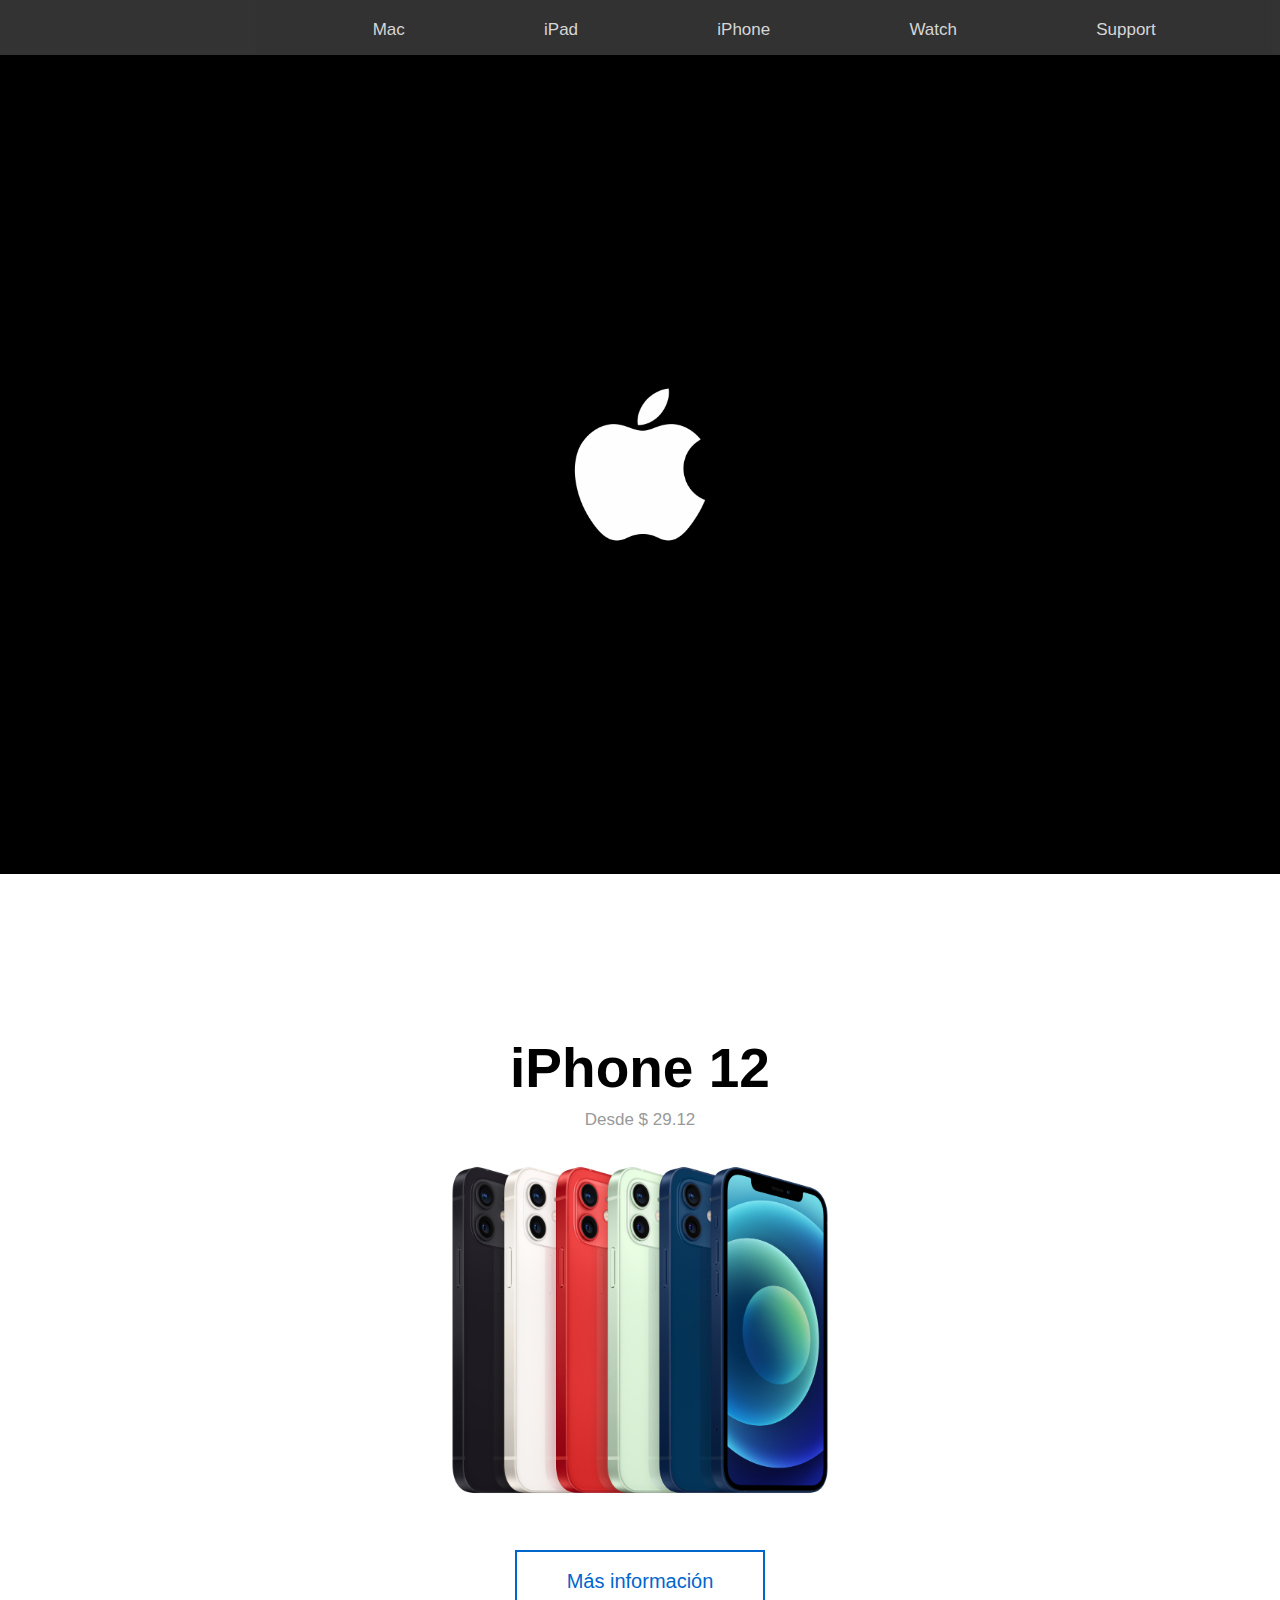
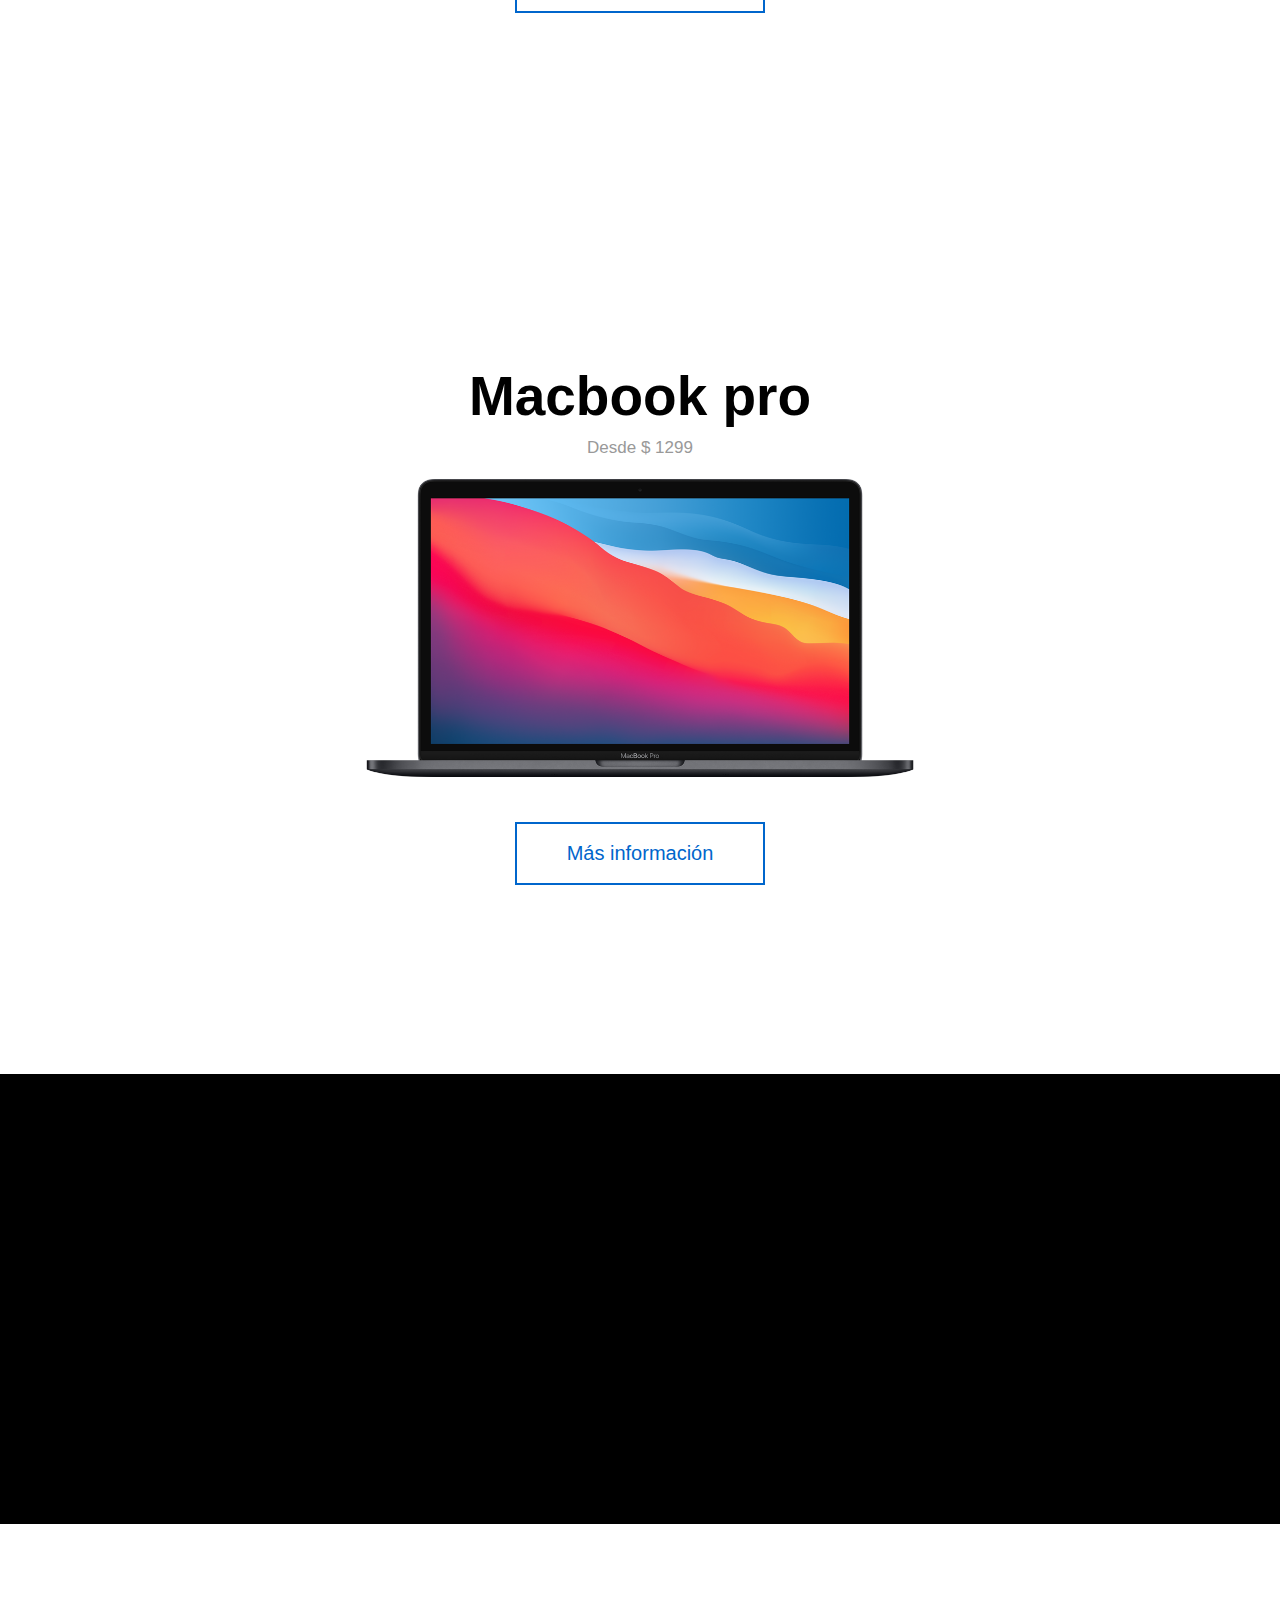
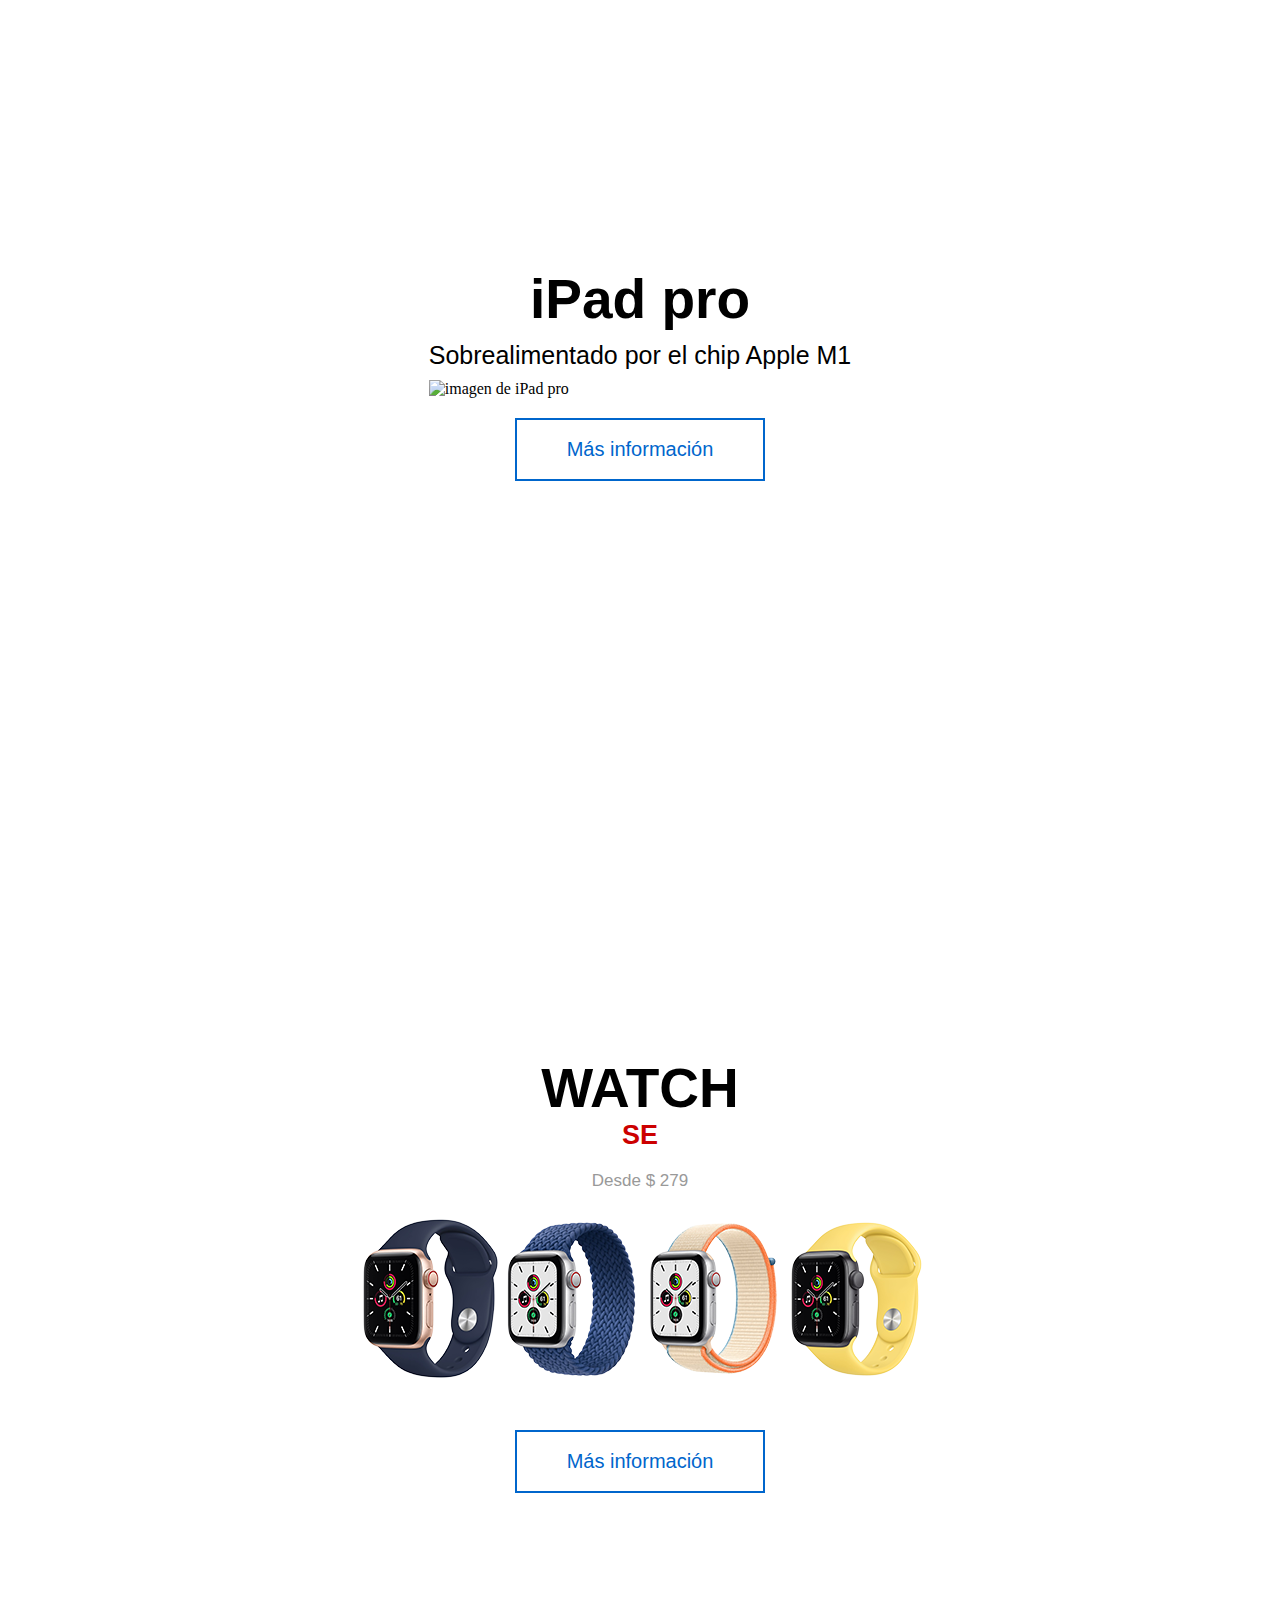
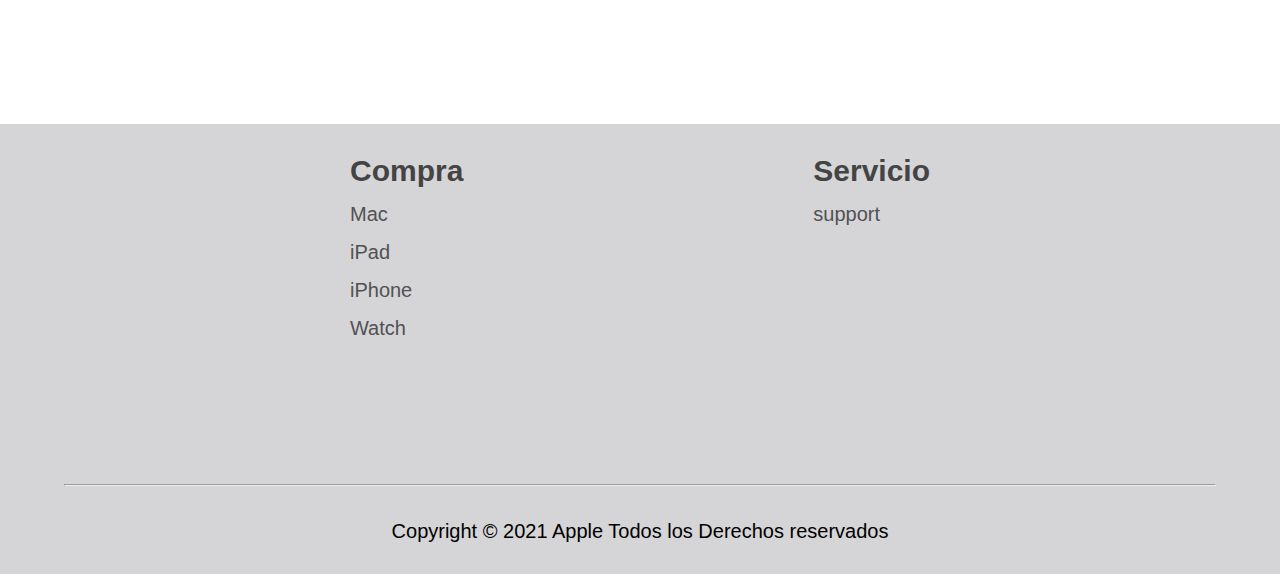
==== index.html @ c8c80119 "primer commit" ====
<!DOCTYPE html>
<html lang="en">
<head>
    <meta charset="UTF-8">
    <meta http-equiv="X-UA-Compatible" content="IE=edge">
    <meta name="viewport" content="width=device-width, initial-scale=1.0">
    <link rel="stylesheet" href="css/estilo.css">
    <script src="https://kit.fontawesome.com/c968460087.js" crossorigin="anonymous"></script>
    <link rel="icon" href="imagenes/logo-apple1.png">
    <title>Apple</title>
</head>
<body>
    
    
    <nav class="menu">
        <i id="logo-apple" class="fab fa-apple"></i>
        <div class="menu-link">
            <ul class="container">
                <li class="items"><a class="link" href="mac.html">Mac</a></li>
                <li class="items"><a class="link" href="#">iPad</a></li>
                <li class="items"><a class="link" href="#">iPhone</a></li>
                <li class="items"><a class="link" href="#">Watch</a></li>
                <li class="items"><a class="link" href="#">Support</a></li>
            </ul>
        </div>
    </nav>
            <input class="input" type="checkbox" id="btn-menu">
            <label class="items label" for="btn-menu"><i class="fas fa-bars"></i></label>
            
            
            <nav class="menu-responsive">
                <div class="menu-link">
                    <ul class="container">
                        <li class="items"><a class="link" href="mac.html">Mac</a></li>
                        <li class="items"><a class="link" href="#">iPad</a></li>
                        <li class="items"><a class="link" href="#">iPhone</a></li>
                        <li class="items"><a class="link" href="#">Watch</a></li>
                        <li class="items"><a class="link" href="#">Support</a></li>
                    </ul>
                </div>
            </nav>

        
        <div class="box">
            <img class="imagen-principal" src="imagenes/apple-logo-pegatina.png"  alt="imagen de apple">
        </div>
    <main>
        <section class="section-1">
            <div class="div-iphone">
                <h1 class="title">iPhone 12</h1>
                <p class="parrafo">Desde $ 29.12
                </p>
                <img class="imagen-iphone imagen" src="imagenes/iPhone-12.png" width="450px" height="400px" alt="imagen de iPhone 12" title="iPhone 12">
                <button class="boton">Más información</button>
            </div>
        </section>

        <section class="section-2">
            <div class="div-macbook">
                <h1 class="title">Macbook pro</h1>
                <p class="parrafo">Desde $ 1299</p>
                <img class="imagen-macbook imagen" src="imagenes/macbook.png" width="550px" height="300px" alt="imagen de macbook pro" title="Macbook pro">
                <a class="button-link" href="mac.html">
                <button class="boton">Más información</button>
                </a>
            </div>
        </section>

        <div class="bloque parallax imagen-1">
            <div class="contenido-1">
                <h1>Support</h1>
                <p>Acceso personalizado a soluciones para todos<br> tus servicios y productos Apple </p>
            </div>
            <div class="contenido-2">
                <button class="button"> Más información </button>
            </div>
        </div>
        <section class="section-3">
            <div class="div-ipad">
                <h1 class="title">iPad pro</h1>
                <p class="parrafo-2">Sobrealimentado por el chip Apple M1</p>
                <img class="imagen-ipad imagen" src="imagenes/ipad_pro2021.png" width="400px" height="400px" alt="imagen de iPad pro" title="iPad pro">
                <button class="boton">Más información</button>
            </div>
        </section>

        <section class="section-4">
            <div class="div-watch">
                <h1 class="title"><i class="fab fa-apple"></i>WATCH<p class="se">SE</p></h1>
                <p class="parrafo" style="margin-bottom: 20px; margin-top: 20px;">Desde $ 279</p>
                <img class="imagen-watch imagen" src="imagenes/apple-watch-se.png"  alt="imagen de apple watch se" title="Apple Watch SE">
                <button style="margin-top: 40px;" class="boton">Más información</button>
            </div>
        </section>

    </main>
    <footer class="footer">
        <div class="container">
            <div class="compra">
                <h3>Compra</h3>
                <ul>
                <li><a href="mac.html">Mac</a></li>
                <li><a href="#">iPad</a></li>
                <li><a href="#">iPhone</a></li>
                <li><a href="#">Watch</a></li>
                </ul>
            </div>
            <div class="servicio">
                <h3>Servicio</h3>
                <ul>
                <li><a href="#">support</a></li>
                </ul>
            </div>
        </div>
        <hr style="width: 90%; display: block; margin: auto;">
        <div class="container-2">
            <p class="derechos">Copyright &copy; 2021 Apple Todos los Derechos reservados </p>
        </div>
    </footer>
</body>
</html>
---- css/estilo.css ----
*{
    box-sizing: border-box;
    padding: 0;
    margin: 0;
}

/* ----------- MENU ----------- */

.menu-completo{
    background-color: #000;
    opacity: .8;
    position: sticky;
    top: 0;
}
#logo-apple-2{
    display: none;
}
.div-menu{
    background-color: #000;
    opacity: .8;
}

#btn-menu{
    display: none;
}
.menu-responsive{
    display: none;
}
.label{
    display: none;
}
.label:hover{
    cursor: pointer;
}
.menu{
    background-color: #000;
    display: flex;
    justify-content:space-around;
    opacity: .8;
}
#logo-apple{
    font-size: 30px;
    color: #999;
    margin: 15px;
    transition: .5s;
}
.menu .menu-link{
    flex-grow: .5;
}
.container{
    display: flex;
    justify-content: space-between;
}
.menu .items{
    margin: 15px;
    list-style: none;
    padding-top: 5px;
    font-size: 17px;
    font-weight: 500;
    font-family: Arial, Helvetica, sans-serif;
}
.link{
    text-decoration: none;
    color: #ccc;
    transition: .3s;
}
.active{
    color: #fff;
}
#logo-apple:hover,.link:hover{
    color: #fff;
}
.box{
    width: 100%;
    height: 91vh;
    display: flex;
    justify-content: center;
    align-items: center;
    background-color: #000;
}
.imagen-principal{
    width: 15%;
}
/* ---------- section 1 ---------- */
.section-1{
    width: 100%;
    height: 100vh;
    display: flex;
    justify-content: center;
    align-items: center;
}
.section-1 .imagen{
    display: block;
    margin: auto;
}
.title{
    font-size: 55px;
    font-family: Arial, Helvetica, sans-serif;
    text-align: center;
    margin-bottom: 10px;

}
.parrafo{
    color: #999;
    font-size: 17px;
    font-family: Arial, Helvetica, sans-serif;
    text-align: center;
}
.boton{
    width: 250px;
    height: 7vh;
    background-color: transparent;
    outline: none;
    border: 2px solid #06c;
    color: #06c;
    font-size: 20px;
    font-family: Arial, Helvetica, sans-serif;
    display: block;
    margin: auto;
    margin-top: 20px;
    transition: .5s;
    cursor: pointer;
}
.boton:hover{
    background-color: #06c;
    color:#fff;
}
.button-link{
    text-decoration: none;
}

/* ----------- section 2 ----------- */

.section-2{
    width: 100%;
    height: 100vh;
    display: flex;
    justify-content: center;
    align-items: center;
}
.section-2 .imagen{
    margin-top: 20px;
    margin-bottom: 20px;
}

/* ------------ support ----------- */

.bloque{
    width: 100%;
    height: 50vh;
    display: flex;
    justify-content:space-evenly;
    align-items: center;
}
.parallax{
    background-position: 50% 50%;
    background-repeat: no-repeat;
    background-size: cover;
    background-attachment: fixed;
    
}
.imagen-1{
    background-image: url("../imagenes/Fondo-iOS-14-varios-colores-oscuro.jpg");
    background-color: #000;
}
.bloque .contenido-1 h1{
    font-size: 50px;
    font-family: Arial, Helvetica, sans-serif;

}
.bloque .contenido-1 p{
    font-size: 25px;
    font-family: Arial, Helvetica, sans-serif;
}
.bloque .contenido-2 .button{
    background-color: transparent;
    outline: none;
    width: 350px;
    height: 9vh;
    border: 2px solid #000;
    color: #000;
    font-size: 25px;
}
.bloque .contenido-2 .button:hover{
    text-decoration: underline;
    cursor: pointer;
}

/* ------------ section 3 ----------- */

.section-3{
    width: 100%;
    height: 100vh;
    display: flex;
    justify-content: center;
    align-items: center;
}
.div-ipad .parrafo-2{
    font-size: 25px;
    font-family: Arial, Helvetica, sans-serif;
    margin-bottom: 10px;
}

/* ----------- section 4 ---------- */

.section-4{
    width: 100%;
    height: 100vh;
    display: flex;
    justify-content: center;
    align-items: center;

}
.section-4 .div-watch .se{
    color: #c00;
    font-size: 27px;
    text-align: center;
}

/* ------------ footer ------------ */

.footer{
    width: 100%;
    height: 50vh;
    background-color: #d5d5d7;

}
.footer .container{
    display: flex;
    justify-content: space-evenly;
    height: 40vh;
    width: 100%;
}
.footer .container .compra h3{
    font-family: Arial, Helvetica, sans-serif;
    color:#444;
    font-size: 30px;
    margin-top: 30px;
}
.footer .container .compra ul{
    list-style-type: none;
}
.footer .container .compra li{
    margin-top: 15px;
    margin-bottom: 15px;
}
.footer .container .compra a{
    text-decoration: none;
    color: #515154;
    font-family: Arial, Helvetica, sans-serif;
    font-size: 20px;
}
.footer .container .compra a:hover{
    text-decoration: underline;
}
.footer .container .servicio h3{
    font-family: Arial, Helvetica, sans-serif;
    color:#444;
    font-size: 30px;
    margin-top: 30px;
}
.footer .container .servicio ul{
    list-style-type: none;
}
.footer .container .servicio li{
    margin-top: 15px;
    margin-bottom: 15px;
}
.footer .container .servicio a{
    text-decoration: none;
    color: #515154;
    font-family: Arial, Helvetica, sans-serif;
    font-size: 20px;
}
.footer .container .servicio a:hover{
    text-decoration: underline;
}


.footer .container-2{
    display: flex;
    justify-content: center;
    align-items: center;
    width: 100%;
    height: 10vh;

}
.derechos{
    font-family: Arial, Helvetica, sans-serif;
    font-size: 20px;
}



/* ---------- MEDIA QUERY ---------- */
@media (max-width: 1024px){
.menu{
    height: 9vh;
}
.menu #logo-apple{
    font-size: 60px;
    margin: 25px;
}
.menu .container .items{
    font-size: 35px;
    padding-top: 25px;
}
.section-1{
    height: 50vh;
}
.section-2{
    height: 50vh;
}
.bloque{
    height: 30vh;
}
.bloque .contenido-1 h1{
    font-size: 60px;
}
.bloque .contenido-1 p{
    font-size: 30px;
}
.bloque .contenido-2 .button{
    height: 7vh;
}
.boton{
    height: 5vh;
}
.section-3{
    height: 50vh;
}
.section-4{
    height: 50vh;
}
.footer {
    height: 30vh;
}
.footer .container{
    height: 20vh;
}
.footer .container .compra h3, .footer .container .servicio h3{
    font-size: 35px;
}
.footer .container .compra a,.footer .container .servicio a{
    font-size: 25px;
}
.footer .container-2{
    height: 10vh;
}
}


@media (max-width: 768px){
.menu{
    display: none;
}
.label{
    display: block;
}
#logo-apple{
    display: none;
}
.label{
    background-color: #000;
    padding: 20px;
    position: sticky;
    top: 0;
    color: #aaa;
    padding-top: 2vh;
    padding-bottom: 2vh;
    display: block;
    height: 10vh;
    font-size: 50px;
    opacity: .8;
}
.label:hover{
    color: #fff;
}
.menu-responsive .menu-link .container{
    flex-direction: column;
}
.menu-completo .container-1{
    display: flex;
    justify-content: space-between;
    z-index: 100;
}
.menu-responsive{
    margin-top: -90vh;
    background-color: #333;
    height: 90vh;
    width: 100%;
    z-index: 50;
    transition: 1s;
    display: block;
}
.menu-responsive .menu-link .container .items{
    border-bottom: 1px solid #222;
    padding-left: 20px;
    padding-top: 20px;
    padding-bottom: 20px;
    list-style-type: none;
    font-size: 20px;
    font-family: Arial, Helvetica, sans-serif;
}
.menu-responsive .menu-link .container .items:hover{
    background-color: #222;
}
#btn-menu:checked ~ .menu-responsive{
    margin: 0;
}
.section-1{
    height: 65vh;
}
.section-2{
    height: 65vh;
}
.bloque .contenido-1 h1{
    font-size: 45px;
}
.bloque .contenido-1 p{
    font-size: 30px;
}
.bloque .contenido-2{
    margin-right: 10px;
}
.bloque .contenido-2 .button{
    width: 300px;
    height: 7vh;
}
.bloque .contenido-1{
    margin-left: 10px;
}
.section-3{
    height: 65vh;
}
.section-4{
    height: 65vh;
}
.footer{
    height: 40vh;
}
.footer .container{
    height: 30vh;
}
.footer .contenido-2{
    height: 10vh;
}
.menu-responsive .menu-link .container .items{
    font-size: 35px;
    padding: 30px;
}

}
@media (max-width: 600px){

.bloque{
    display: none;
}
.menu-responsive .menu-link .container .items{
    font-size: 25px;
    padding: 30px;
}
.section-1, 
.section-2,
.section-3,
.section-4{
    height: 82vh;
}
.boton{
    height: 7vh;
}
.footer{
    height: 50vh;
}
.footer .container{
    height: 40vh;
}
.footer .container-2{
    height: 10vh;
}
.title{
    font-size: 60px;
}
.imagen-iphone{
    width: 450px;
    height: 380px;
    display: block;
    margin: auto;
}
.imagen-macbook{
    width: 450px;
    height: 250px;
    display: block;
    margin: auto;
}
.imagen-ipad{
    width: 350px;
    height: 350px;
    display: block;
    margin: auto;
}
.imagen-watch{
    width: 500px;
    height: 150px;
    display: block;
    margin: auto;
}
}
@media (max-width: 500px){

.imagen-iphone{
    width: 400px;
    height: 350px;
    display: block;
    margin: auto;
}
.imagen-macbook{
    width: 400px;
    height: 220px;
    display: block;
    margin: auto;
}
.imagen-ipad{
    width: 300px;
    height: 300px;
    display: block;
    margin: auto;
}
.imagen-watch{
    width: 430px;
    height: 130px;
    display: block;
    margin: auto;
}
.section-1, 
.section-2,
.section-3,
.section-4{
    height: 75vh;
}
.footer .container-2 .derechos{
    font-size: 18px;
}
}
@media (max-width: 430px){

.menu-responsive .menu-link .container .items{
    font-size: 20px;
}
.section-1,
.section-2,
.section-3,
.section-4{
    height: 72vh;
}
.section-3 .div-ipad .parrafo-2{
    font-size: 23px;
}
.title{
    font-size: 60px;
}
.imagen-iphone{
    width: 370px;
    height: 320px;
    display: block;
    margin: auto;
}
.imagen-macbook{
    width: 360px;
    height: 193px;
    display: block;
    margin: auto;
}
.imagen-ipad{
    width: 300px;
    height: 300px;
    display: block;
    margin: auto;
}
.imagen-watch{
    width: 380px;
    height: 120px;
    display: block;
    margin: auto;
}
.footer .container-2 .derechos{
    font-size: 15px;
}
}

@media (max-width: 380px){
    .title{
        font-size: 55px;
    }
    .section-1,
    .section-2,
    .section-3,
    .section-4{
        height: 78vh;
    }
    .imagen-iphone{
        width: 350px;
        height: 300px;
        display: block;
        margin: auto;
    }
    .imagen-macbook{
        width: 340px;
        height: 183px;
        display: block;
        margin: auto;
    }
    .imagen-ipad{
        width: 300px;
        height: 300px;
        display: block;
        margin: auto;
    }
    .imagen-watch{
        width: 340px;
        height: 110px;
        display: block;
        margin: auto;
    }
    .section-3 .div-ipad .parrafo-2{
        font-size: 20px;
    }
    .footer .container-2 .derechos{
        font-size: 14px;
    }
    .footer{
        height: 55vh;
    }
    .footer .container{
        height: 43vh;
    }
    .footer .container-2{
        height: 12vh;
    }
}
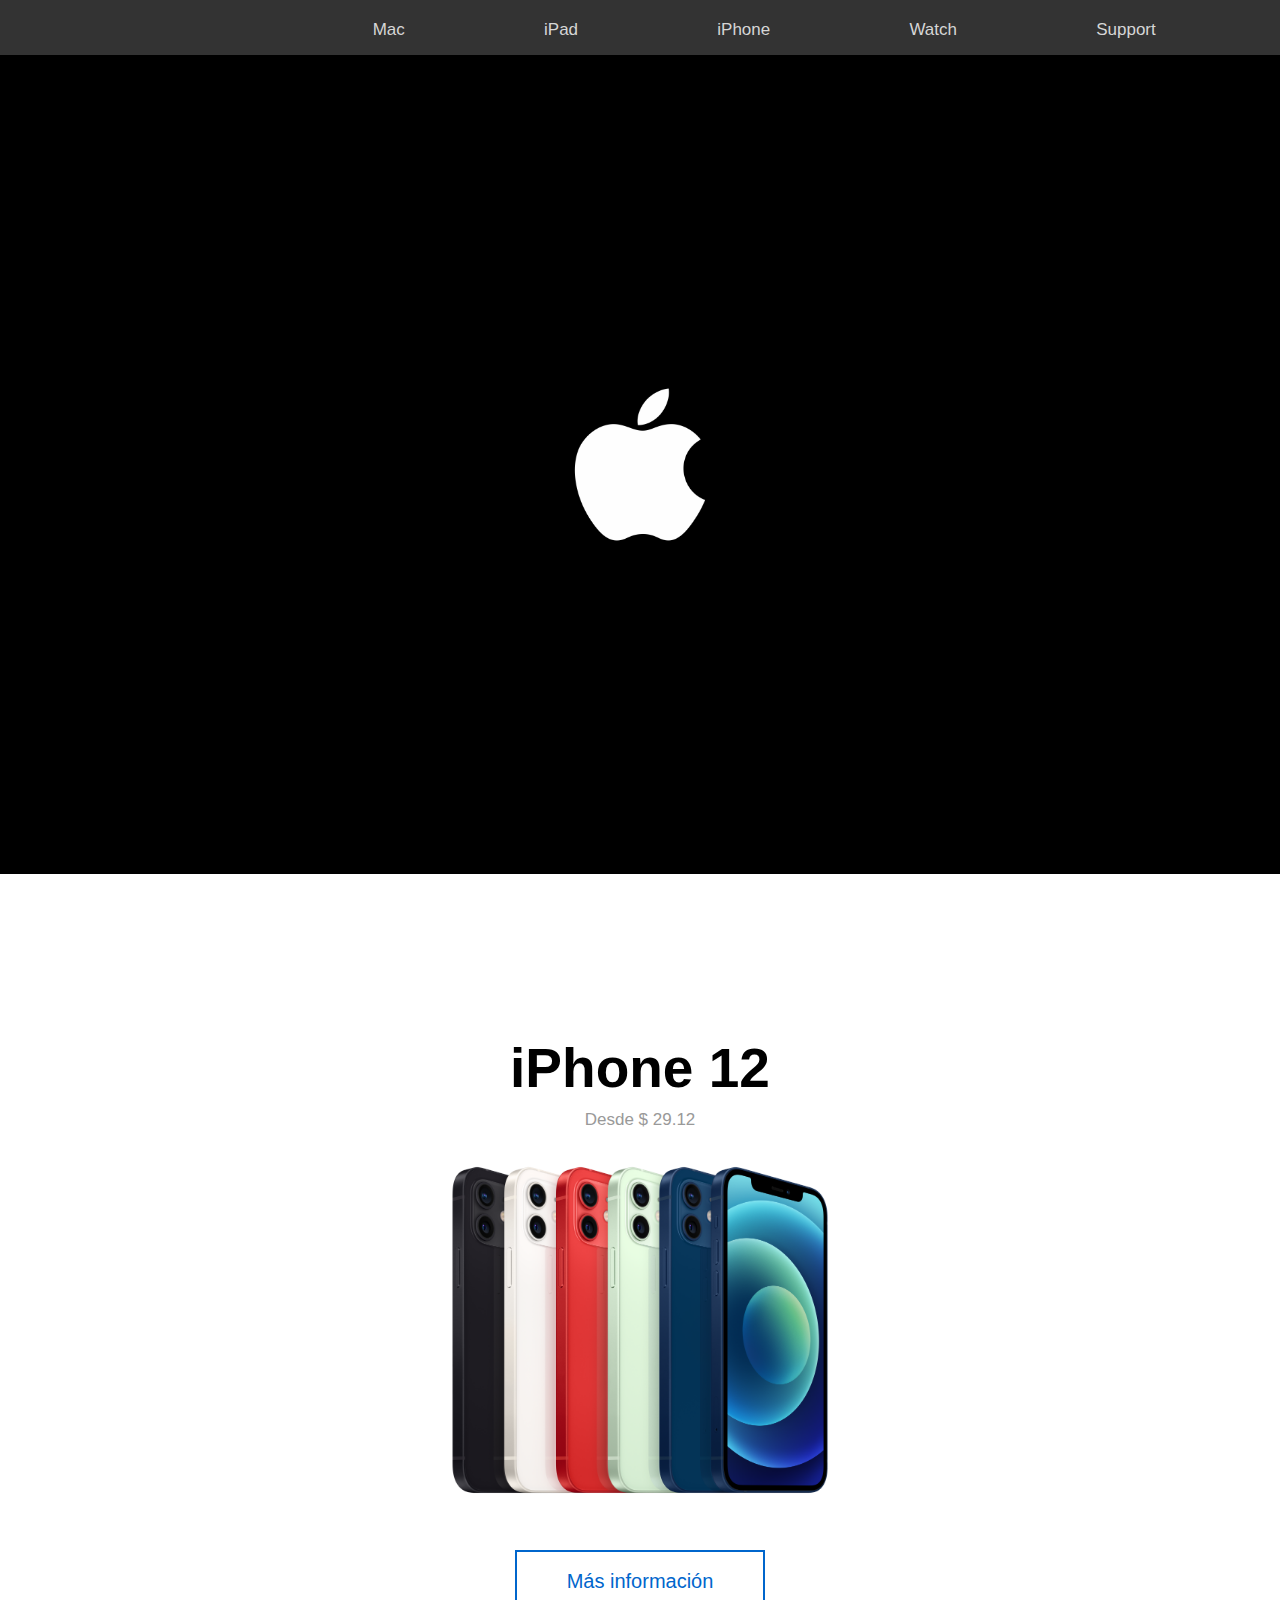
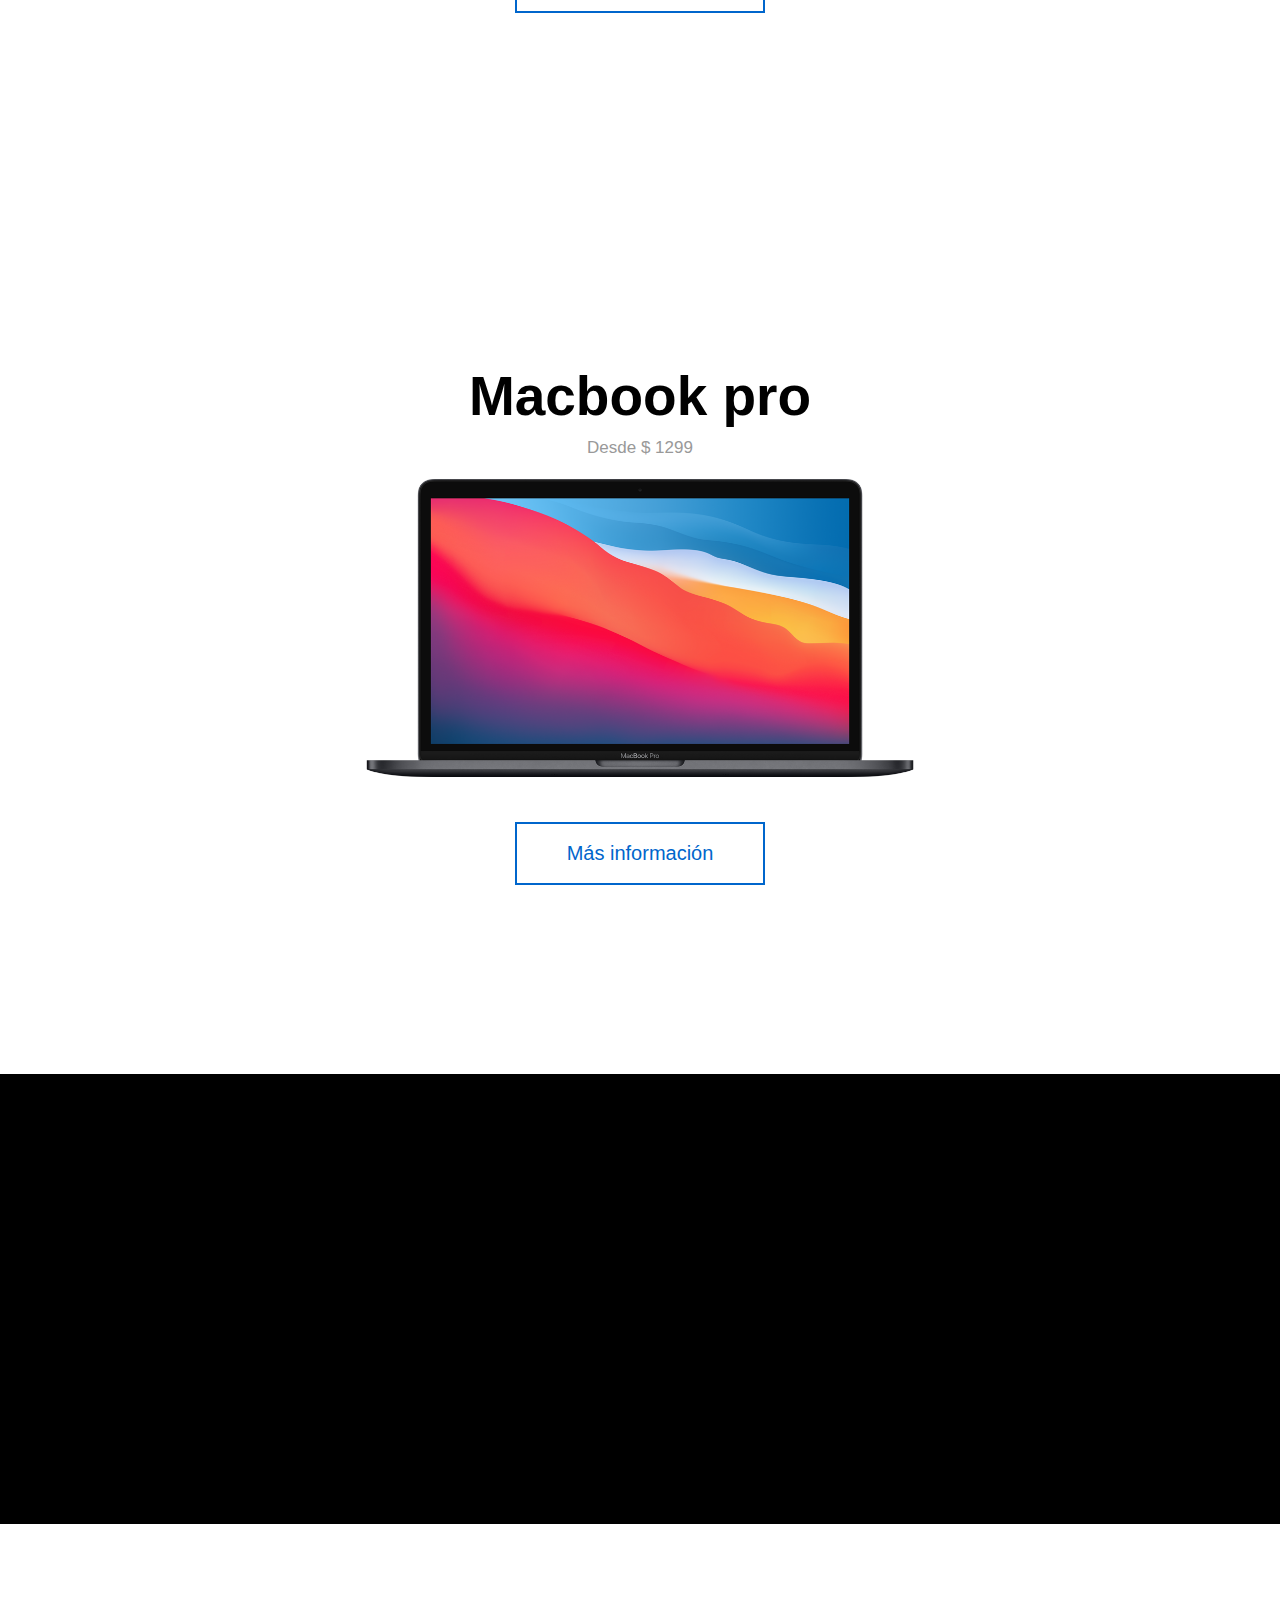
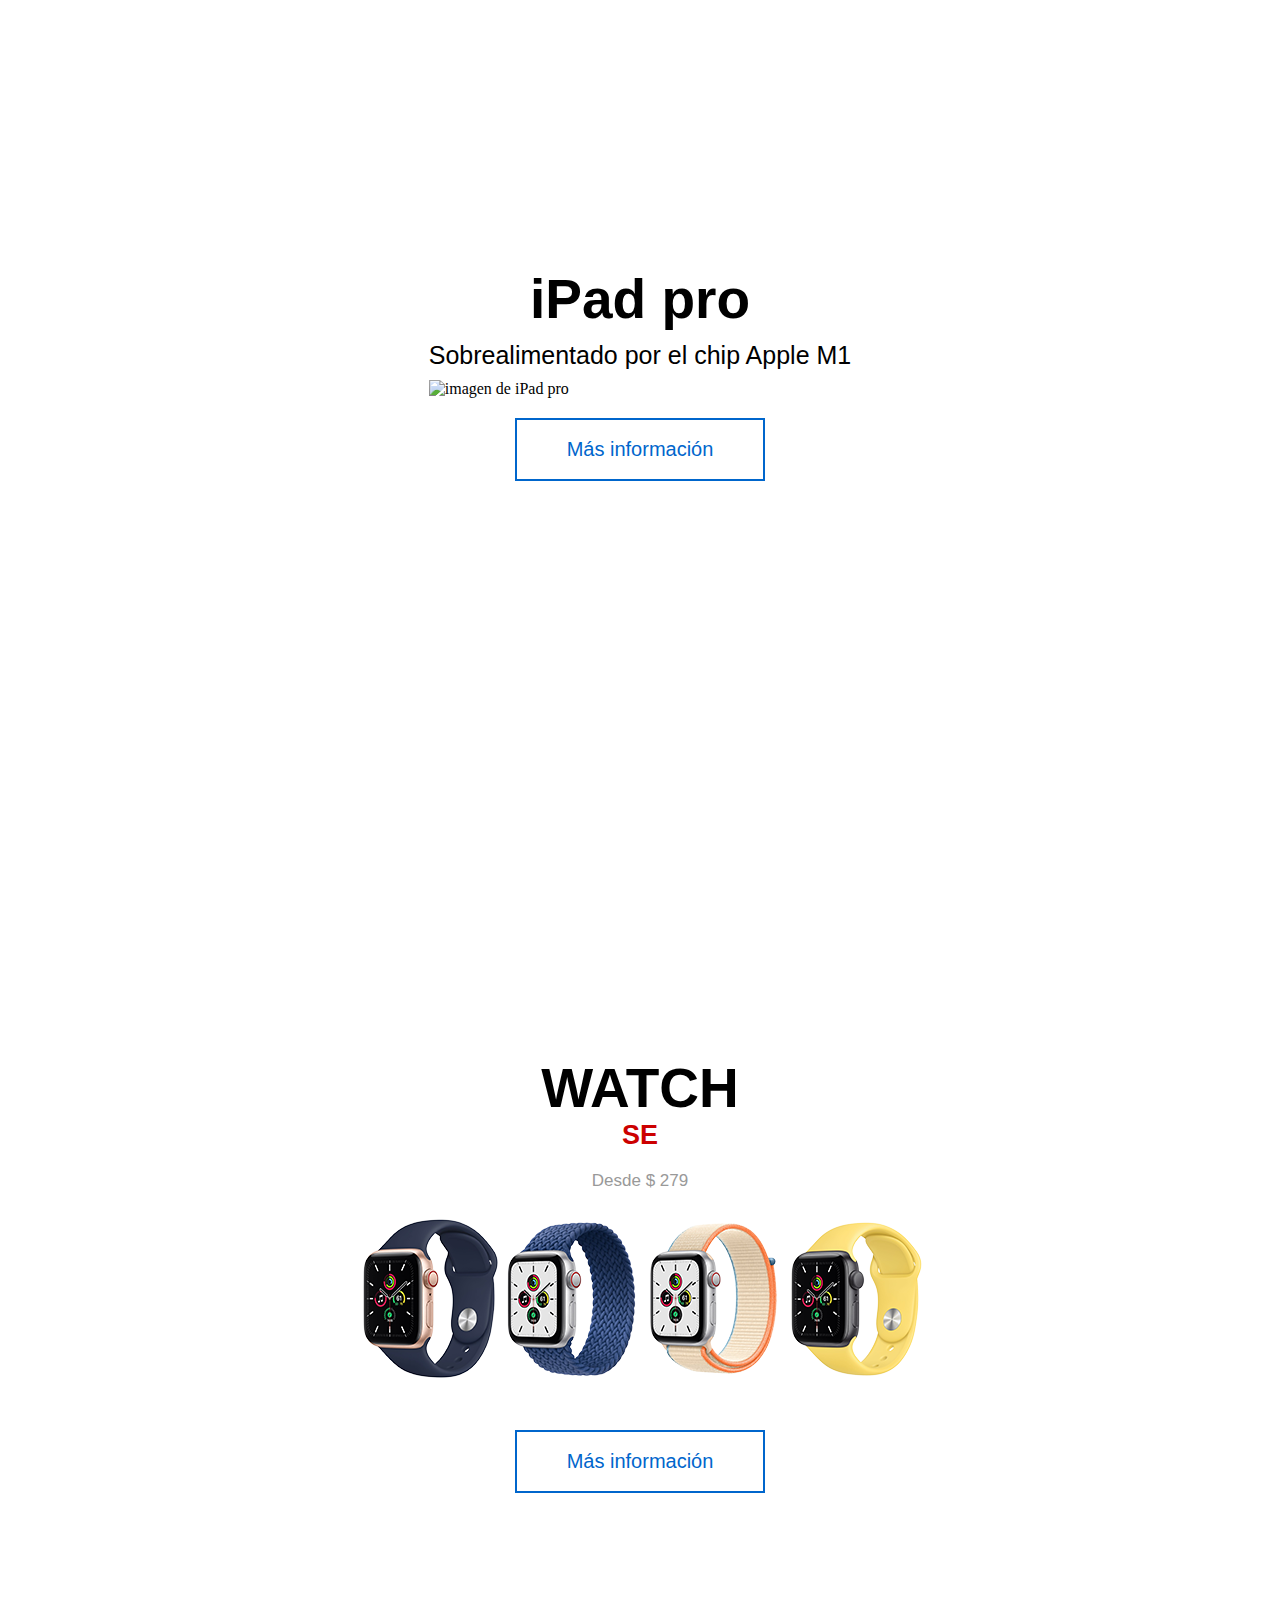
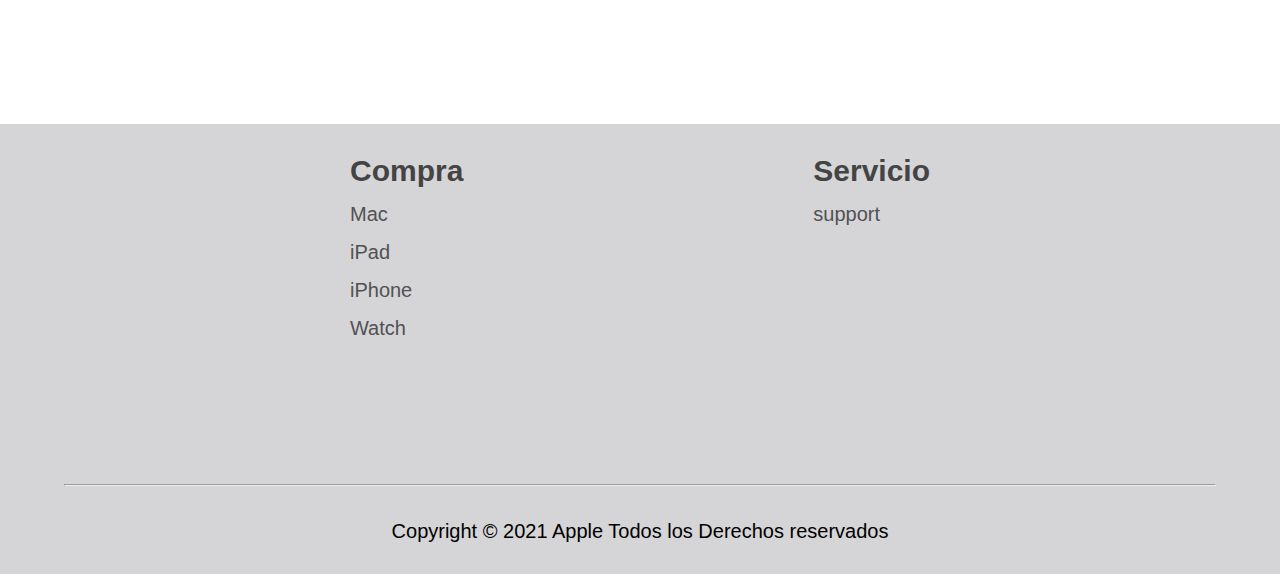
==== commit 5fed29d6: "cambios en agregar support.html a los link de index.html" ====
--- a/index.html
+++ b/index.html
@@ -20,7 +20,7 @@
                 <li class="items"><a class="link" href="#">iPad</a></li>
                 <li class="items"><a class="link" href="#">iPhone</a></li>
                 <li class="items"><a class="link" href="#">Watch</a></li>
-                <li class="items"><a class="link" href="#">Support</a></li>
+                <li class="items"><a class="link" href="support.html">Support</a></li>
             </ul>
         </div>
     </nav>
@@ -35,7 +35,7 @@
                         <li class="items"><a class="link" href="#">iPad</a></li>
                         <li class="items"><a class="link" href="#">iPhone</a></li>
                         <li class="items"><a class="link" href="#">Watch</a></li>
-                        <li class="items"><a class="link" href="#">Support</a></li>
+                        <li class="items"><a class="link" href="support.html">Support</a></li>
                     </ul>
                 </div>
             </nav>
@@ -108,7 +108,7 @@
             <div class="servicio">
                 <h3>Servicio</h3>
                 <ul>
-                <li><a href="#">support</a></li>
+                <li><a href="support.html">support</a></li>
                 </ul>
             </div>
         </div>
--- a/css/estilo.css
+++ b/css/estilo.css
@@ -6,7 +6,7 @@
 
 /* ----------- MENU ----------- */
 
-.menu-completo{
+.menu{
     background-color: #000;
     opacity: .8;
     position: sticky;
@@ -452,7 +452,9 @@
 
 }
 @media (max-width: 600px){
-
+.label{
+    font-size: 40px;
+}
 .bloque{
     display: none;
 }
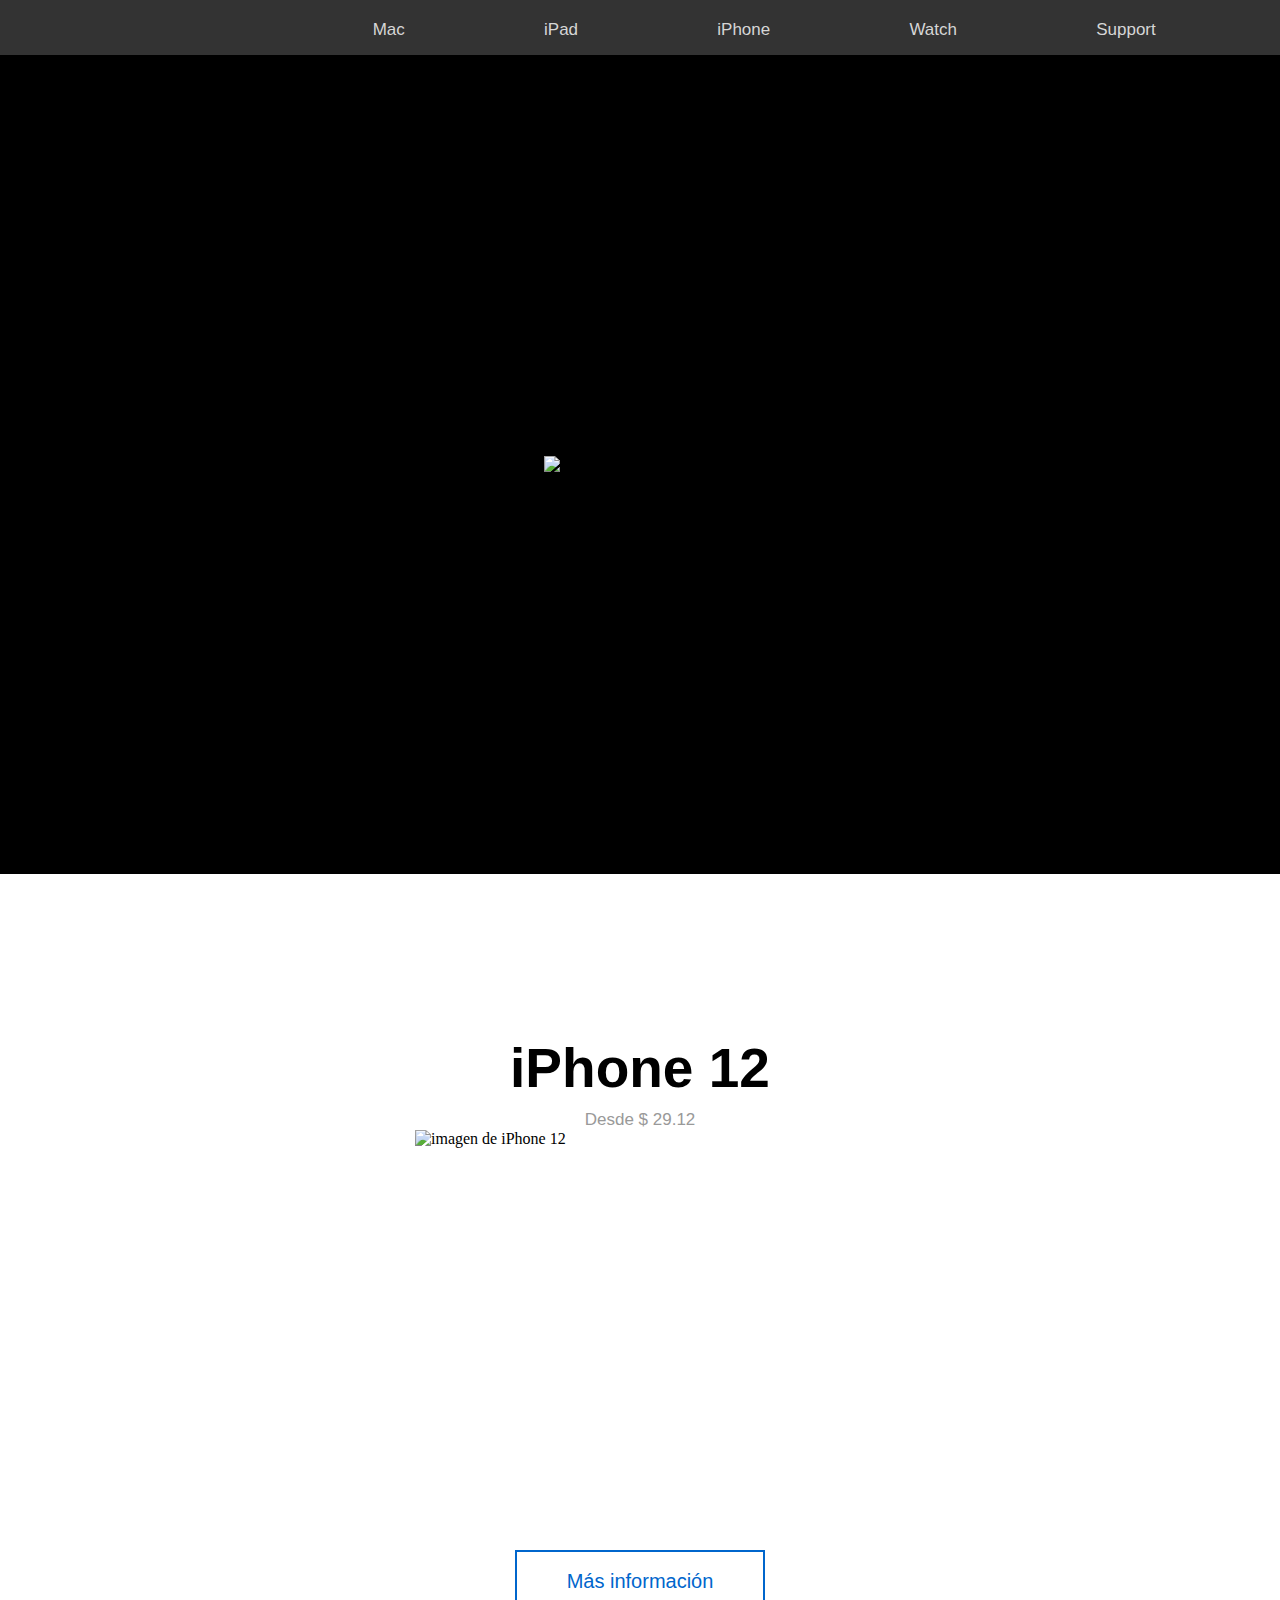
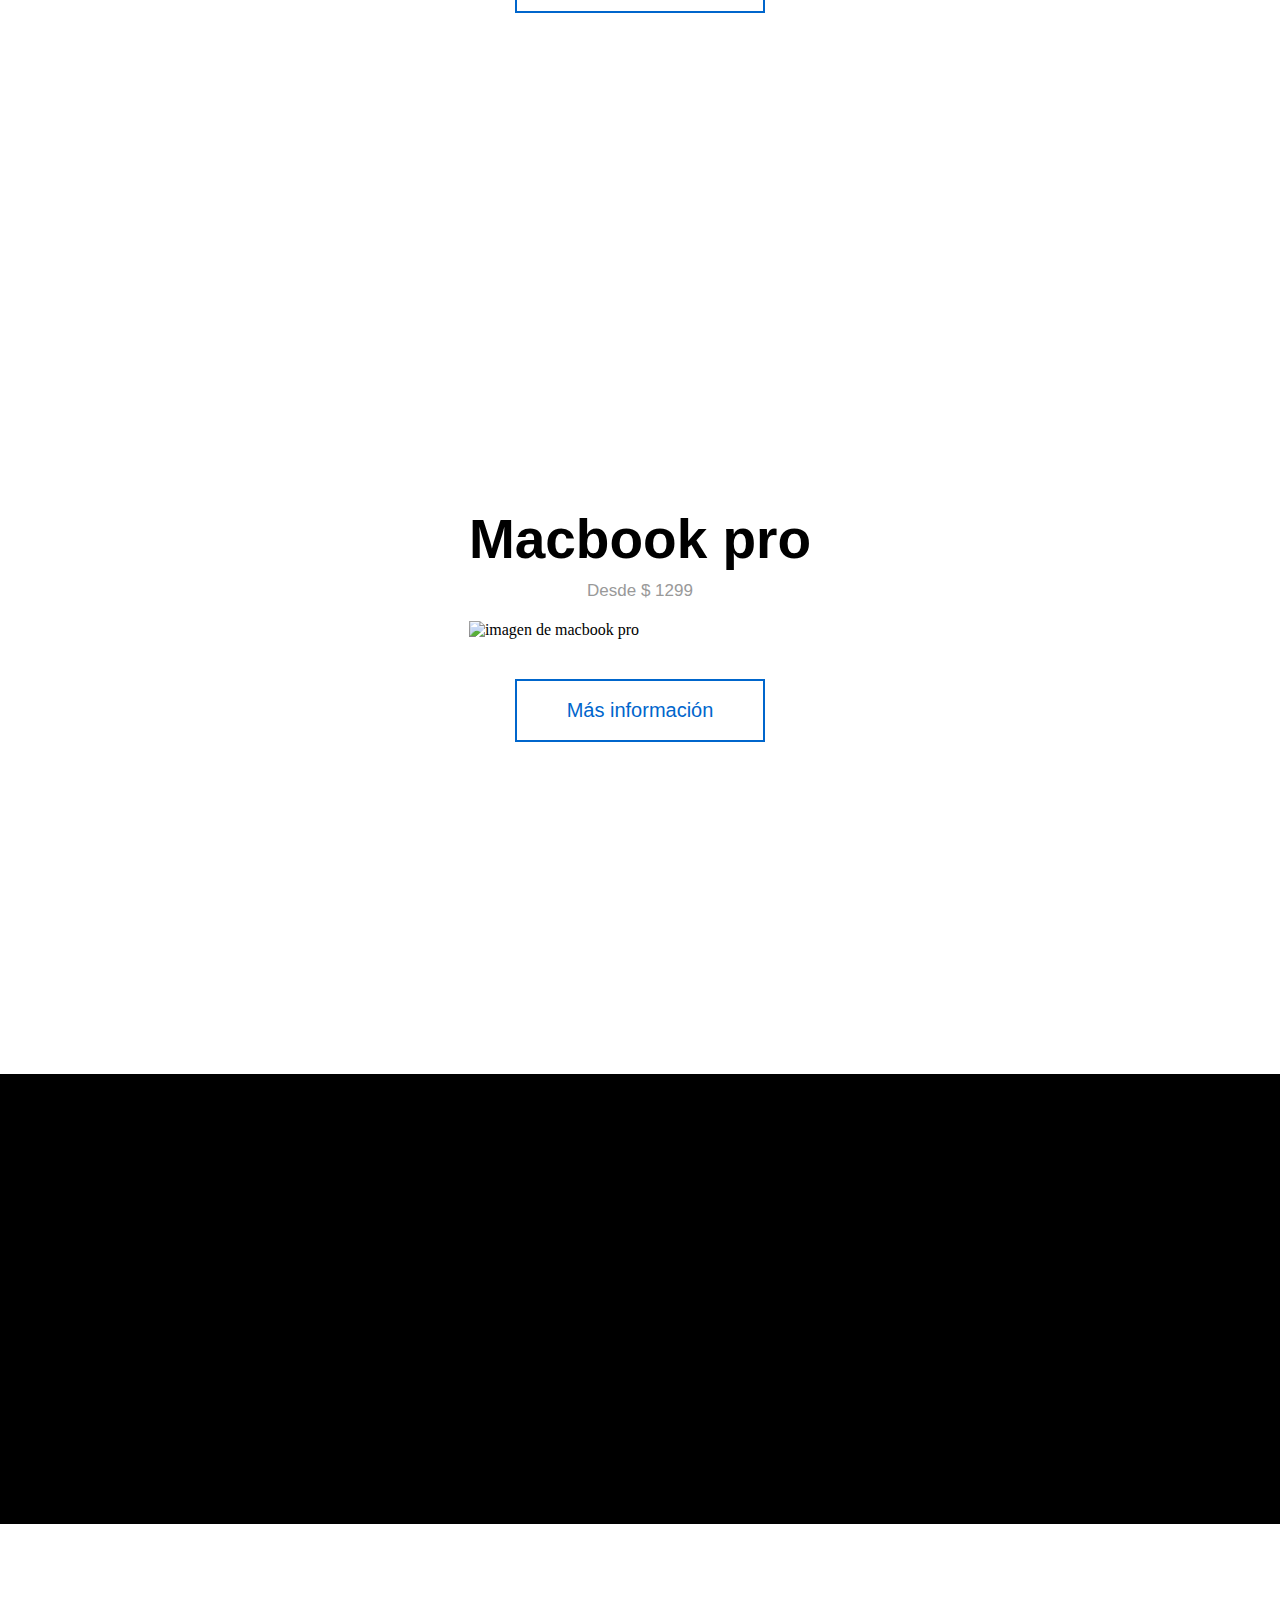
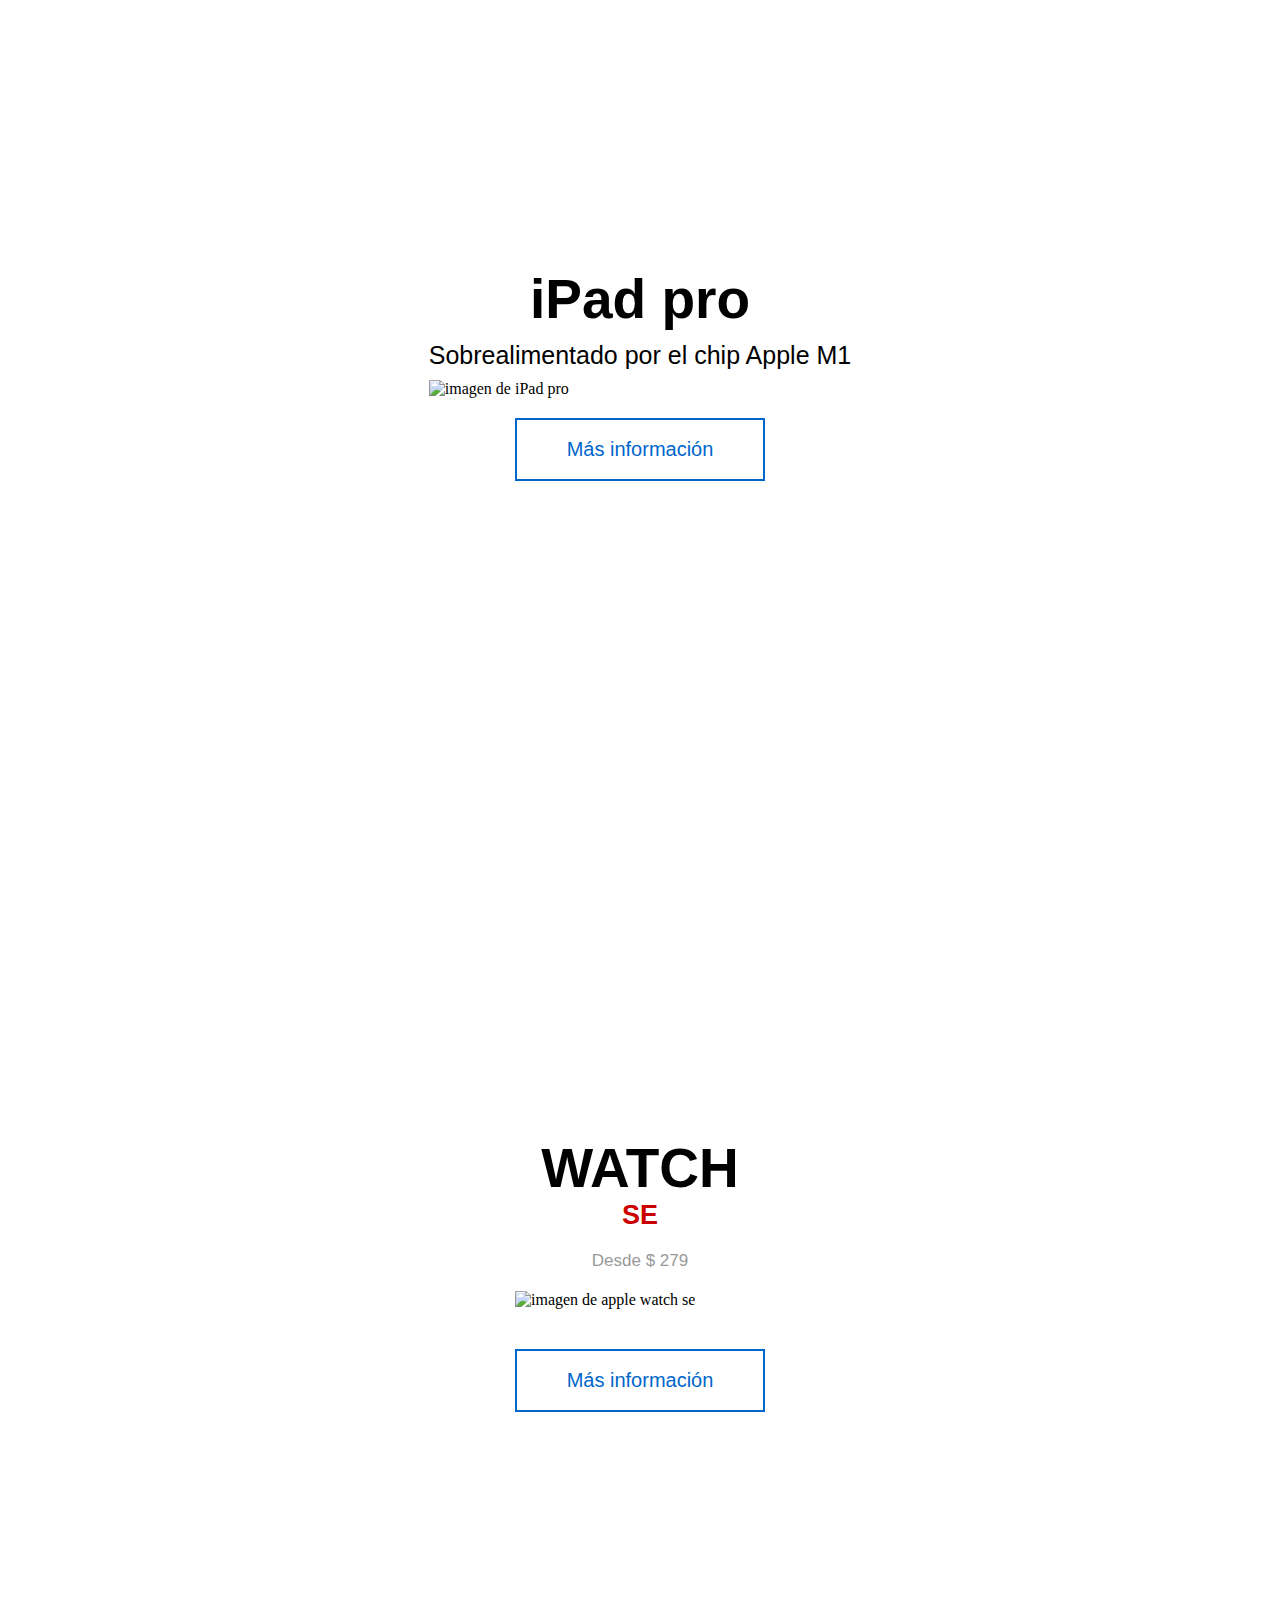
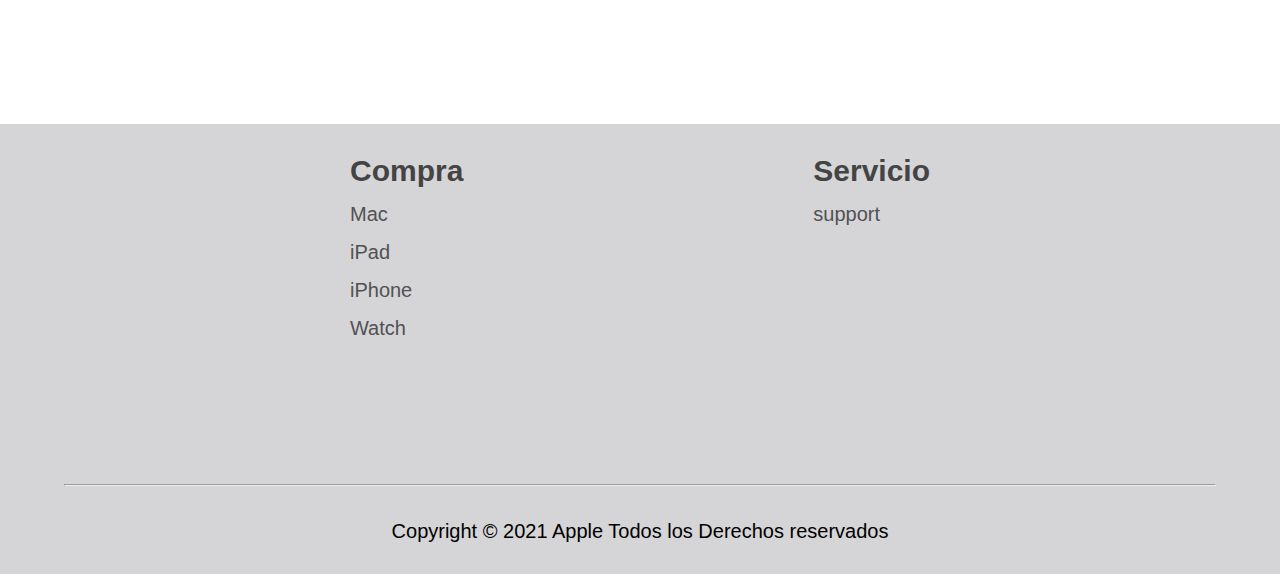
==== commit 53c0362b: "pagina de apple watch terminado" ====
--- a/index.html
+++ b/index.html
@@ -6,7 +6,7 @@
     <meta name="viewport" content="width=device-width, initial-scale=1.0">
     <link rel="stylesheet" href="css/estilo.css">
     <script src="https://kit.fontawesome.com/c968460087.js" crossorigin="anonymous"></script>
-    <link rel="icon" href="imagenes/logo-apple1.png">
+    <link rel="icon" href="https://drive.google.com/uc?id=1n0g8ezE7Z_x97_X5n_XKzO9PP_Yrd-WO">
     <title>Apple</title>
 </head>
 <body>
@@ -17,9 +17,9 @@
         <div class="menu-link">
             <ul class="container">
                 <li class="items"><a class="link" href="mac.html">Mac</a></li>
-                <li class="items"><a class="link" href="#">iPad</a></li>
-                <li class="items"><a class="link" href="#">iPhone</a></li>
-                <li class="items"><a class="link" href="#">Watch</a></li>
+                <li class="items"><a class="link" href="ipad.html">iPad</a></li>
+                <li class="items"><a class="link" href="iphone.html">iPhone</a></li>
+                <li class="items"><a class="link" href="watch.html">Watch</a></li>
                 <li class="items"><a class="link" href="support.html">Support</a></li>
             </ul>
         </div>
@@ -32,9 +32,9 @@
                 <div class="menu-link">
                     <ul class="container">
                         <li class="items"><a class="link" href="mac.html">Mac</a></li>
-                        <li class="items"><a class="link" href="#">iPad</a></li>
-                        <li class="items"><a class="link" href="#">iPhone</a></li>
-                        <li class="items"><a class="link" href="#">Watch</a></li>
+                        <li class="items"><a class="link" href="ipad.html">iPad</a></li>
+                        <li class="items"><a class="link" href="iphone.html">iPhone</a></li>
+                        <li class="items"><a class="link" href="watch.html">Watch</a></li>
                         <li class="items"><a class="link" href="support.html">Support</a></li>
                     </ul>
                 </div>
@@ -42,7 +42,7 @@
 
         
         <div class="box">
-            <img class="imagen-principal" src="imagenes/apple-logo-pegatina.png"  alt="imagen de apple">
+            <img class="imagen-principal" src="https://drive.google.com/uc?id=13FbrgpCTwSGs-zPHU5Rvrj3AREIas1rh"  alt="imagen de apple">
         </div>
     <main>
         <section class="section-1">
@@ -50,7 +50,7 @@
                 <h1 class="title">iPhone 12</h1>
                 <p class="parrafo">Desde $ 29.12
                 </p>
-                <img class="imagen-iphone imagen" src="imagenes/iPhone-12.png" width="450px" height="400px" alt="imagen de iPhone 12" title="iPhone 12">
+                <img class="imagen-iphone imagen" src="https://drive.google.com/uc?id=1Yt7q2Hc6logDhvEAIcBG6I8NeXg5M2QQ" width="450px" height="400px" alt="imagen de iPhone 12" title="iPhone 12">
                 <button class="boton">Más información</button>
             </div>
         </section>
@@ -59,7 +59,7 @@
             <div class="div-macbook">
                 <h1 class="title">Macbook pro</h1>
                 <p class="parrafo">Desde $ 1299</p>
-                <img class="imagen-macbook imagen" src="imagenes/macbook.png" width="550px" height="300px" alt="imagen de macbook pro" title="Macbook pro">
+                <img class="imagen-macbook imagen" src="https://drive.google.com/uc?id=1QOwFlA0mRhZvpOyP7wCPLgS3nksL1-ke" width="550px" height="300px" alt="imagen de macbook pro" title="Macbook pro">
                 <a class="button-link" href="mac.html">
                 <button class="boton">Más información</button>
                 </a>
@@ -79,7 +79,7 @@
             <div class="div-ipad">
                 <h1 class="title">iPad pro</h1>
                 <p class="parrafo-2">Sobrealimentado por el chip Apple M1</p>
-                <img class="imagen-ipad imagen" src="imagenes/ipad_pro2021.png" width="400px" height="400px" alt="imagen de iPad pro" title="iPad pro">
+                <img class="imagen-ipad imagen" src="https://drive.google.com/uc?id=1QXb6rpufiG1amPZp1NU1H9quZiu1Alzv" width="400px" height="400px" alt="imagen de iPad pro" title="iPad pro">
                 <button class="boton">Más información</button>
             </div>
         </section>
@@ -88,7 +88,7 @@
             <div class="div-watch">
                 <h1 class="title"><i class="fab fa-apple"></i>WATCH<p class="se">SE</p></h1>
                 <p class="parrafo" style="margin-bottom: 20px; margin-top: 20px;">Desde $ 279</p>
-                <img class="imagen-watch imagen" src="imagenes/apple-watch-se.png"  alt="imagen de apple watch se" title="Apple Watch SE">
+                <img class="imagen-watch imagen" src="https://drive.google.com/uc?id=1cXoJXuYoaSn1jpoWhFwuN5vSaN4YMTZ4"  alt="imagen de apple watch se" title="Apple Watch SE">
                 <button style="margin-top: 40px;" class="boton">Más información</button>
             </div>
         </section>
@@ -100,9 +100,9 @@
                 <h3>Compra</h3>
                 <ul>
                 <li><a href="mac.html">Mac</a></li>
-                <li><a href="#">iPad</a></li>
-                <li><a href="#">iPhone</a></li>
-                <li><a href="#">Watch</a></li>
+                <li><a href="ipad.html">iPad</a></li>
+                <li><a href="iphone.html">iPhone</a></li>
+                <li><a href="watch.html">Watch</a></li>
                 </ul>
             </div>
             <div class="servicio">
--- a/css/estilo.css
+++ b/css/estilo.css
@@ -1,3 +1,4 @@
+
 *{
     box-sizing: border-box;
     padding: 0;
@@ -639,5 +640,5 @@
     .footer .container-2{
         height: 12vh;
     }
-}
-
+
+}